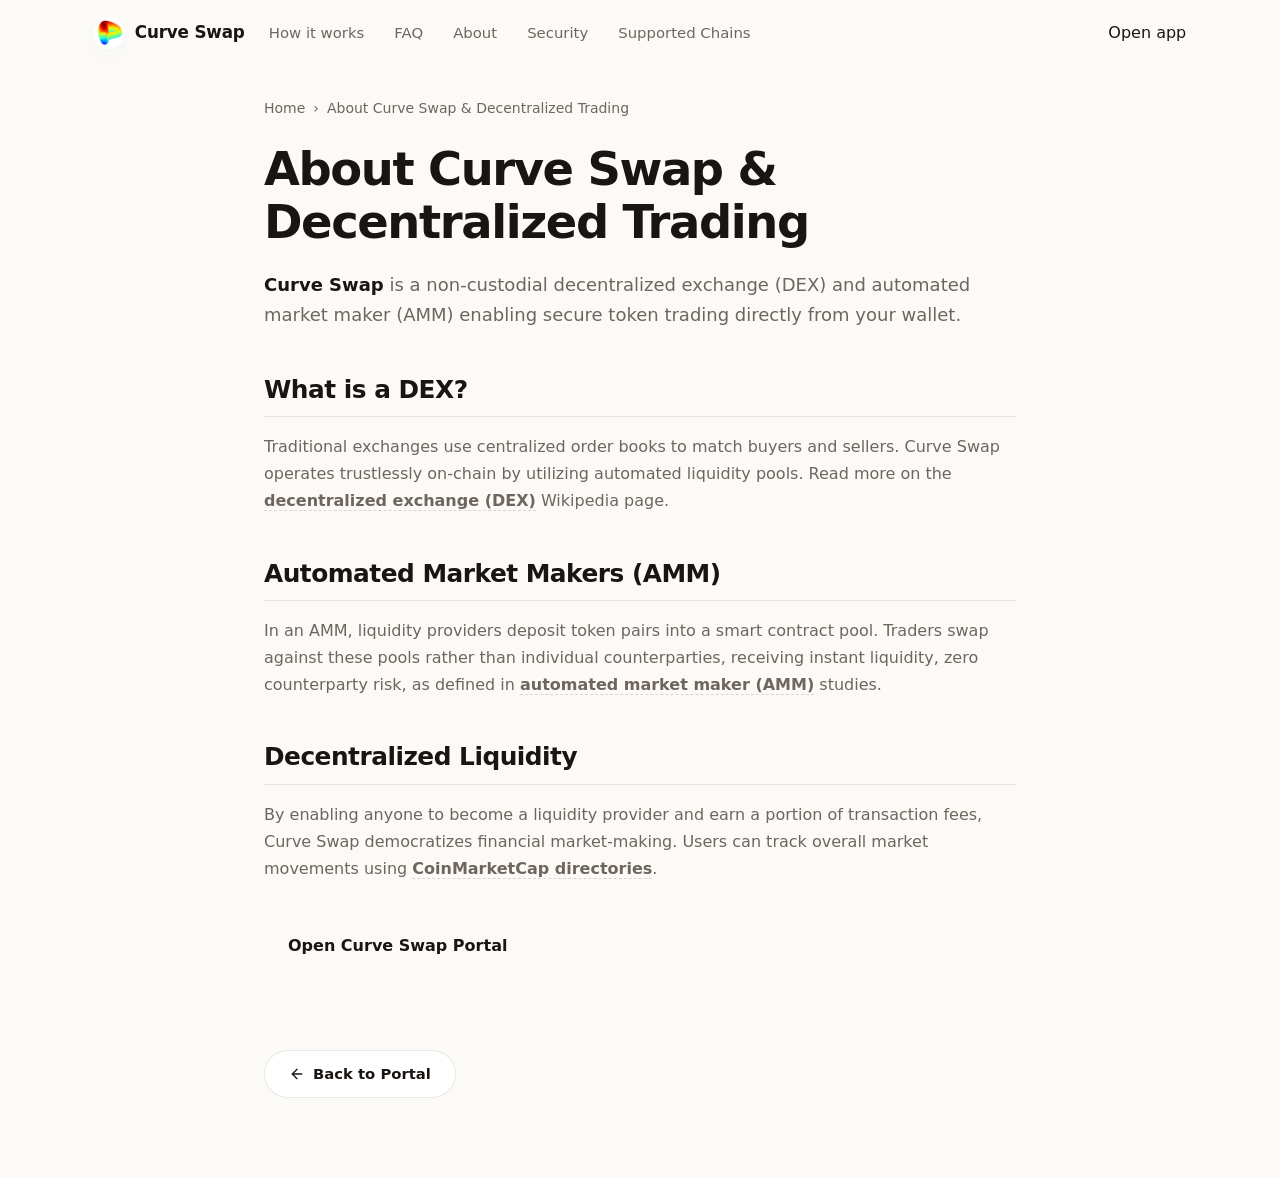
==== about/index.html @ 871cf449 "Update" ====
<!doctype html>
<html lang="en">
<head>
  <meta charset="utf-8">
  <meta name="viewport" content="width=device-width, initial-scale=1, viewport-fit=cover">
  <title>About Curve Swap & Decentralized Trading</title>
  <meta name="description" content="Curve Swap is a non-custodial decentralized exchange (DEX) and automated market maker (AMM) enabling secure token trading directly from your wallet.">
  <link rel="canonical" href="https://curveswap.github.io/about/">
  <meta name="robots" content="index,follow">
  <meta property="og:type" content="website">
  <meta property="og:title" content="About Curve Swap & Decentralized Trading">
  <meta property="og:description" content="Curve Swap is a non-custodial decentralized exchange (DEX) and automated market maker (AMM) enabling secure token trading directly from your wallet.">
  <meta property="og:url" content="https://curveswap.github.io/about/">
  <meta property="og:image" content="https://curveswap.github.io/og-cover.png">
  <meta name="twitter:card" content="summary">
  <meta name="twitter:title" content="About Curve Swap & Decentralized Trading">
  <meta name="twitter:description" content="Curve Swap is a non-custodial decentralized exchange (DEX) and automated market maker (AMM) enabling secure token trading directly from your wallet.">
  <link rel="icon" type="image/png" href="../favicon.png">
  <link rel="manifest" href="../site.webmanifest">
  <link rel="apple-touch-icon" href="../favicon.png">
  <style>

  :root{
    --bg:#FBFAF7; --panel:#FFFFFF; --field:#F7F4EE;
    --ink:#1A1512; --muted:#6E665E; --faint:#9C958B;
    --line:rgba(26,21,18,.09); --line-2:rgba(26,21,18,.05);
    --accent:#3465A4; --accent-ink:#264A79; --accent-soft:rgba(52,101,164,.10);
    --pos:#15A34A;
    --radius:22px; --radius-sm:14px;
    --shadow-card:0 1px 0 rgba(26,21,18,.03), 0 34px 64px -30px rgba(58,38,12,.32), 0 10px 24px -18px rgba(58,38,12,.20);
    --shadow-soft:0 1px 0 rgba(26,21,18,.02), 0 20px 44px -32px rgba(58,38,12,.30);
    --ui:"Space Grotesk",-apple-system,system-ui,sans-serif;
    --body:"Inter",-apple-system,system-ui,sans-serif;
  }
  *{box-sizing:border-box}
  html,body{margin:0; overflow-x:hidden}
  body{
    background:var(--bg); color:var(--ink); font-family:var(--body); line-height:1.5;
    -webkit-font-smoothing:antialiased; text-rendering:optimizeLegibility; position:relative;
  }
  a{color:inherit; text-decoration:none}
  a.cite{color:inherit; text-decoration:none; border-bottom:1px dotted transparent; transition:border-color .15s ease}
  a.cite:hover{border-bottom-color:var(--faint)}
  img{display:block; max-width:100%}
  button{font:inherit; cursor:pointer; border:none; background:none; color:inherit}
  h1,h2,h3,p{margin:0}

  /* ---------- texture background (no external assets) ---------- */
  .bg{position:fixed; inset:0; z-index:0; pointer-events:none; overflow:hidden}
  .bg .glow{
    position:absolute; inset:0;
    background:
      radial-gradient(680px 460px at 50% 34%, rgba(52,101,164,.10), transparent 64%),
      radial-gradient(900px 540px at 88% -6%, rgba(52,101,164,.07), transparent 60%),
      radial-gradient(760px 480px at -4% 4%, rgba(52,101,164,.05), transparent 60%);
  }
  .bg .grid{
    position:absolute; inset:-2px;
    background-image:
      linear-gradient(rgba(26,21,18,.040) 1px, transparent 1px),
      linear-gradient(90deg, rgba(26,21,18,.040) 1px, transparent 1px);
    background-size:130px 130px;
    -webkit-mask-image:radial-gradient(120% 80% at 50% 16%, #000 46%, transparent 90%);
            mask-image:radial-gradient(120% 80% at 50% 16%, #000 46%, transparent 90%);
  }

  /* ---------- top bar ---------- */
  .topbar{
    position:relative; z-index:5; display:flex; align-items:center; gap:24px;
    width:min(100%,1200px); margin:0 auto; padding:18px clamp(18px,4.2vw,56px) 10px;
  }
  .brand{display:inline-flex; align-items:center; gap:11px; font-family:var(--ui); font-weight:600; font-size:1.05rem; letter-spacing:-.01em}
  .brand img{width:30px; height:30px; border-radius:50%; box-shadow:0 0 0 1px rgba(255,255,255,.8), 0 8px 18px -12px rgba(52,101,164,.5)}
  .spacer{flex:1}
  .nav{display:flex; align-items:center; gap:clamp(16px,2.6vw,30px)}
  .nav a{font-family:var(--ui); font-weight:500; font-size:.93rem; color:var(--muted); transition:color .16s ease}
  .nav a:hover{color:var(--accent-ink)}

  /* ---------- shared section frame ---------- */
  .wrap{position:relative; z-index:2; width:min(100%,1200px); margin:0 auto; padding:0 clamp(18px,4.2vw,56px)}
  .sec{padding-top:clamp(48px,7vh,88px); padding-bottom:clamp(48px,7vh,88px)}
  .sec-head{max-width:62ch; margin:0 0 clamp(26px,4vh,40px)}
  .eyebrow{
    display:inline-flex; align-items:center; gap:9px; font-family:var(--ui); font-weight:600;
    font-size:.78rem; letter-spacing:.14em; text-transform:uppercase; color:var(--accent-ink);
  }
  .eyebrow .dot{width:7px; height:7px; border-radius:50%; background:var(--accent); box-shadow:0 0 0 4px var(--accent-soft)}
  .eyebrow svg{width:15px; height:15px}
  .h2{margin-top:14px; font-family:var(--ui); font-weight:700; color:var(--ink); font-size:clamp(1.9rem,3.4vw,2.7rem); line-height:1.04; letter-spacing:-.02em}
  .sec-head p{margin-top:14px; color:var(--muted); font-size:clamp(1rem,1.3vw,1.12rem); line-height:1.6}

  /* ---------- hero ---------- */
  .hero{
    display:grid; grid-template-columns:minmax(0,1.05fr) minmax(360px,.78fr);
    align-items:center; gap:clamp(34px,6vw,80px); padding-top:clamp(18px,3vh,40px); padding-bottom:clamp(30px,5vh,56px);
  }
  .copy{min-width:0}
  .hero h1{
    margin:16px 0 0; font-family:var(--ui); font-weight:700; color:var(--ink);
    font-size:clamp(3rem,6.4vw,5.2rem); line-height:.98; letter-spacing:-.03em;
  }
  .deck{max-width:44ch; margin:20px 0 0; color:var(--muted); font-size:clamp(1.04rem,1.35vw,1.18rem); line-height:1.6}
  .deck strong{color:var(--ink); font-weight:600; box-shadow:inset 0 -.36em 0 var(--accent-soft)}
  .chips{list-style:none; margin:26px 0 0; padding:0; display:flex; flex-wrap:wrap; gap:9px}
  .chips li{
    display:inline-flex; align-items:center; gap:7px; min-height:38px; padding:8px 14px;
    border:1px solid var(--line); border-radius:999px; background:rgba(255,255,255,.7);
    font-family:var(--ui); font-weight:500; font-size:.88rem; color:var(--ink);
  }
  .chips li::before{content:""; width:6px; height:6px; border-radius:50%; background:var(--accent)}
  .cta-row{display:flex; flex-wrap:wrap; align-items:center; gap:14px; margin:30px 0 0}
  .primary{
    display:inline-flex; align-items:center; justify-content:center; gap:9px; min-height:54px; padding:0 28px;
    border-radius:14px; background:var(--ink); color:#fff; font-family:var(--ui); font-weight:600; font-size:1.02rem;
    letter-spacing:-.01em; box-shadow:0 16px 30px -16px rgba(26,21,18,.7); transition:transform .18s ease, box-shadow .18s ease, filter .18s ease;
  }
  .primary:hover{transform:translateY(-1px); filter:brightness(1.08); box-shadow:0 22px 38px -16px rgba(26,21,18,.8)}
  .primary svg{width:17px; height:17px}
  .ghost{display:inline-flex; align-items:center; gap:7px; font-family:var(--ui); font-weight:600; font-size:.98rem; color:var(--muted); transition:color .16s ease}
  .ghost:hover{color:var(--accent-ink)}
  .ghost svg{width:15px; height:15px}

  /* ---------- preview card ---------- */
  .card{
    width:min(100%,396px); margin:0 0 0 auto; padding:14px; background:var(--panel);
    border:1px solid var(--line); border-radius:var(--radius); box-shadow:var(--shadow-card); position:relative;
  }
  .card::before{content:""; position:absolute; inset:0 0 auto; height:1px; border-radius:var(--radius) var(--radius) 0 0;
    background:linear-gradient(90deg, transparent, rgba(52,101,164,.35), transparent)}
  .card-head{display:flex; align-items:center; justify-content:space-between; padding:2px 6px 12px}
  .card-head .ct{font-family:var(--ui); font-weight:600; font-size:1.04rem; letter-spacing:-.01em}
  .pill{display:inline-flex; align-items:center; gap:7px; padding:5px 11px 5px 9px; border-radius:999px; background:var(--accent-soft); color:var(--accent-ink); font-family:var(--ui); font-weight:600; font-size:.76rem}
  .pill .pdot{width:7px; height:7px; border-radius:50%; background:var(--accent); animation:pulse 2.4s ease-out infinite}
  .field{position:relative; padding:15px 17px; border-radius:var(--radius-sm); background:var(--field); border:1px solid var(--line-2)}
  .field + .field{margin-top:6px}
  .flabel{display:block; color:var(--muted); font-size:.82rem; font-weight:500; margin-bottom:12px}
  .frow{display:flex; align-items:center; justify-content:space-between; gap:12px}
  .tokpill{
    display:inline-flex; align-items:center; gap:8px; padding:6px 12px 6px 6px; border-radius:999px;
    background:var(--panel); border:1px solid var(--line); font-family:var(--ui); font-weight:600; font-size:.98rem;
    box-shadow:0 1px 0 rgba(26,21,18,.02); transition:.16s;
  }
  .tokpill:hover{border-color:rgba(52,101,164,.3)}
  .tokpill img{width:24px; height:24px; border-radius:50%}
  .tokpill .cv{color:var(--faint); font-size:.8em; margin-left:1px}
  .ghostval{color:var(--faint); font-size:.9rem; font-weight:450; white-space:nowrap}
  .route{position:relative; height:0}
  .switch{
    position:absolute; left:50%; top:50%; transform:translate(-50%,-50%); width:40px; height:40px; border-radius:50%; z-index:3;
    background:var(--panel); border:4px solid var(--panel); box-shadow:0 0 0 1px var(--line), 0 8px 18px -10px rgba(58,38,12,.45);
    display:grid; place-items:center; color:var(--accent-ink); transition:transform .25s ease, box-shadow .2s ease;
  }
  .switch svg{width:17px; height:17px}
  .switch:hover{transform:translate(-50%,-50%) rotate(180deg); box-shadow:0 0 0 1px rgba(52,101,164,.3), 0 12px 22px -10px rgba(58,38,12,.5)}
  .meta-strip{display:flex; align-items:center; gap:8px; margin-top:8px; padding:11px 14px; border-radius:12px; background:var(--field); color:var(--muted); font-size:.82rem}
  .meta-strip svg{width:15px; height:15px; color:var(--accent-ink); flex:none}
  .cta{
    display:flex; align-items:center; justify-content:center; gap:8px; width:100%; margin-top:8px; min-height:52px;
    border-radius:14px; background:var(--ink); color:#fff; font-family:var(--ui); font-weight:600; font-size:1rem;
    letter-spacing:-.01em; box-shadow:0 14px 28px -16px rgba(26,21,18,.65); transition:transform .18s ease, filter .18s ease;
  }
  .cta:hover{transform:translateY(-1px); filter:brightness(1.08)}
  .note{margin:11px 0 2px; text-align:center; color:var(--faint); font-size:.78rem}

  /* ---------- how it works (steps) ---------- */
  .steps{display:grid; grid-template-columns:repeat(3,1fr); gap:14px}
  .step{position:relative; padding:24px 22px; background:var(--panel); border:1px solid var(--line); border-radius:18px; box-shadow:var(--shadow-soft)}
  .step .num{font-family:var(--ui); font-weight:700; font-size:.92rem; color:var(--accent-ink); letter-spacing:.02em}
  .step h3{margin:12px 0 8px; font-family:var(--ui); font-weight:600; font-size:1.12rem; color:var(--ink); letter-spacing:-.01em}
  .step p{color:var(--muted); font-size:.94rem; line-height:1.55}

  /* ---------- benefits ---------- */
  .benefits{display:grid; grid-template-columns:repeat(3,1fr); gap:14px}
  .ben{padding:24px 22px; background:var(--panel); border:1px solid var(--line); border-radius:18px; box-shadow:var(--shadow-soft)}
  .ben .ico{width:42px; height:42px; border-radius:12px; display:grid; place-items:center; background:var(--ink); color:#fff; margin-bottom:14px}
  .ben .ico svg{width:20px; height:20px}
  .ben h3{font-family:var(--ui); font-weight:600; font-size:1.1rem; color:var(--ink); letter-spacing:-.01em}
  .ben p{margin-top:8px; color:var(--muted); font-size:.94rem; line-height:1.55}

  /* ---------- FAQ (2-col, open) ---------- */
  .faq{display:grid; grid-template-columns:minmax(0,.82fr) minmax(0,1.18fr); gap:clamp(28px,5vw,64px); align-items:start}
  .faq-aside{position:sticky; top:30px}
  .faq-aside .h2{font-size:clamp(1.7rem,2.8vw,2.2rem)}
  .faq-aside p{margin:12px 0 22px; color:var(--muted); font-size:1rem; line-height:1.6}
  .faq-list{display:grid; gap:12px}
  .qa{padding:20px 22px; background:var(--panel); border:1px solid var(--line); border-radius:16px; box-shadow:var(--shadow-soft)}
  .qa .qn{font-family:var(--ui); font-weight:700; font-size:.82rem; color:var(--accent-ink); letter-spacing:.04em}
  .qa h3{margin:8px 0 8px; font-family:var(--ui); font-weight:600; font-size:1.06rem; color:var(--ink); letter-spacing:-.01em}
  .qa p{color:var(--muted); font-size:.95rem; line-height:1.6}
  .qa a{color:var(--accent-ink); font-weight:600; box-shadow:inset 0 -.34em 0 var(--accent-soft)}

  /* ---------- related ---------- */
  .related{display:grid; grid-template-columns:repeat(3,1fr); gap:14px}
  .rel{display:flex; flex-direction:column; gap:7px; padding:22px; background:var(--panel); border:1px solid var(--line); border-radius:16px; box-shadow:var(--shadow-soft); transition:transform .16s ease, border-color .16s ease}
  .rel:hover{transform:translateY(-2px); border-color:rgba(52,101,164,.3)}
  .rel .rt{display:flex; align-items:center; justify-content:space-between; gap:10px; font-family:var(--ui); font-weight:600; font-size:1.05rem; color:var(--ink); letter-spacing:-.01em}
  .rel .rt svg{width:16px; height:16px; color:var(--accent-ink); flex:none}
  .rel p{color:var(--muted); font-size:.9rem; line-height:1.5}

  /* ---------- footer ---------- */
  .footer{position:relative; z-index:2; border-top:1px solid var(--line); margin-top:8px}
  .footer .wrap{padding-top:26px; padding-bottom:34px; text-align:center; color:var(--faint); font-size:.84rem}
  .footer b{color:var(--muted); font-weight:600}

  @keyframes pulse{0%{box-shadow:0 0 0 0 var(--accent-soft)} 70%{box-shadow:0 0 0 8px rgba(52,101,164,0)} 100%{box-shadow:0 0 0 0 rgba(52,101,164,0)}}

  @media (max-width:920px){
    .nav{display:none}
    .hero{grid-template-columns:1fr; gap:30px}
    .card{margin:0 auto}
    .hero h1{font-size:clamp(2.8rem,12vw,3.8rem)}
    .deck{max-width:none}
    .steps,.benefits,.related{grid-template-columns:1fr}
    .faq{grid-template-columns:1fr; gap:26px}
    .faq-aside{position:static}
  }
  @media (max-width:430px){
    .chips{gap:7px}
    .primary,.ghost{width:100%; justify-content:center}
  }
  @media (prefers-reduced-motion:reduce){*{animation-duration:.01ms!important; transition-duration:.01ms!important}}
  

/* --- Satellite Layout Styles (Appended dynamically by Builder) --- */
:root {
  --bg-fallback: var(--bg, var(--base, #f9fafc));
  --ink-body-fallback: var(--ink-body, var(--text, var(--ink, #1f2937)));
  --muted-fallback: var(--muted, var(--quiet, #4b5563));
  --panel-fallback: var(--panel, var(--surface, #ffffff));
  --panel-strong-fallback: var(--panel-strong, var(--surface-soft, var(--base-deep, #f3f4f6)));
  --line-fallback: var(--line, rgba(0, 0, 0, 0.08));
  --line-strong-fallback: var(--line-strong, rgba(0, 0, 0, 0.14));
  --accent-fallback: var(--accent, #625bf3);
}

body {
  overflow-y: auto !important;
  height: auto !important;
  min-height: 100dvh;
}

.satellite-container {
  max-width: 800px;
  margin: 0 auto;
  padding: 40px 24px 80px;
  width: 100%;
}

.breadcrumb {
  font-size: 0.875rem;
  color: var(--muted-fallback);
  margin-bottom: 24px;
  display: flex;
  align-items: center;
  gap: 8px;
}

.breadcrumb a {
  color: var(--muted-fallback);
  text-decoration: none;
}

.breadcrumb a:hover {
  color: var(--accent-fallback);
}

.satellite-title {
  font-size: clamp(2.1rem, 5.5vw, 2.9rem);
  font-weight: 800;
  letter-spacing: -0.03em;
  line-height: 1.15;
  margin-bottom: 20px;
  color: var(--ink-body-fallback);
}

.satellite-lead {
  font-size: 1.125rem;
  color: var(--muted-fallback);
  line-height: 1.7;
  margin-bottom: 40px;
}

.satellite-lead strong {
  color: var(--ink-body-fallback);
}

.section-block {
  margin-bottom: 40px;
  text-align: left;
}

.section-block h2 {
  font-size: 1.55rem;
  font-weight: 750;
  letter-spacing: -0.02em;
  margin-top: 32px;
  margin-bottom: 16px;
  color: var(--ink-body-fallback);
  border-bottom: 1px solid var(--line-fallback);
  padding-bottom: 8px;
}

.section-block h3 {
  font-size: 1.2rem;
  font-weight: 650;
  margin: 24px 0 12px;
  color: var(--ink-body-fallback);
}

.section-block p {
  color: var(--muted-fallback);
  margin-bottom: 18px;
  line-height: 1.7;
}

.section-block p strong {
  color: var(--ink-body-fallback);
}

.section-block ul, .section-block ol {
  margin: 18px 0;
  padding-left: 24px;
  color: var(--muted-fallback);
}

.section-block li {
  margin-bottom: 8px;
  line-height: 1.65;
}

.section-block li strong {
  color: var(--ink-body-fallback);
}

/* Info Grid Cards */
.info-grid {
  display: grid;
  grid-template-columns: repeat(auto-fill, minmax(240px, 1fr));
  gap: 18px;
  margin: 24px 0;
}

.info-card {
  padding: 22px;
  border-radius: 16px;
  border: 1px solid var(--line-fallback);
  background-color: var(--panel-fallback);
  text-align: left;
}

.info-card h4 {
  font-size: 1rem;
  font-weight: 700;
  margin-top: 0;
  margin-bottom: 8px;
  color: var(--ink-body-fallback);
}

.info-card p {
  font-size: 0.9rem;
  color: var(--muted-fallback);
  margin: 0;
  line-height: 1.55;
}

/* Tables */
.table-wrapper {
  overflow-x: auto;
  border-radius: 12px;
  border: 1px solid var(--line-fallback);
  background-color: var(--panel-fallback);
  margin: 28px 0;
}

.data-table {
  width: 100%;
  border-collapse: collapse;
  font-size: 0.925rem;
  text-align: left;
}

.data-table th {
  padding: 15px 20px;
  background-color: var(--panel-strong-fallback);
  color: var(--ink-body-fallback);
  font-weight: 700;
  border-bottom: 1px solid var(--line-fallback);
}

.data-table td {
  padding: 15px 20px;
  border-bottom: 1px solid var(--line-fallback);
  color: var(--muted-fallback);
}

.data-table tr:last-child td {
  border-bottom: 0;
}

.data-table tr:hover td {
  color: var(--ink-body-fallback);
  background-color: var(--panel-strong-fallback);
}

.highlight-cell {
  color: var(--accent-fallback);
  font-weight: 600;
}

/* Accordion details/summary for FAQ Page */
.faq-list {
  display: flex;
  flex-direction: column;
  gap: 14px;
  margin: 28px 0;
}

.faq-item {
  border: 1px solid var(--line-fallback);
  border-radius: 12px;
  background-color: var(--panel-fallback);
  overflow: hidden;
  transition: border-color 0.2s ease;
  text-align: left;
}

.faq-item[open] {
  border-color: var(--line-strong-fallback);
}

.faq-item summary {
  padding: 20px 24px;
  font-weight: 650;
  font-size: 1.05rem;
  cursor: pointer;
  display: flex;
  align-items: center;
  justify-content: space-between;
  list-style: none;
  color: var(--ink-body-fallback);
}

.faq-item summary::-webkit-details-marker {
  display: none;
}

.faq-item summary::after {
  content: "+";
  font-size: 1.3rem;
  color: var(--muted-fallback);
  transition: transform 0.2s ease;
}

.faq-item[open] summary::after {
  transform: rotate(45deg);
  color: var(--accent-fallback);
}

.faq-item summary:hover {
  background-color: var(--panel-strong-fallback);
}

.faq-content {
  padding: 0 24px 22px;
  font-size: 0.95rem;
  color: var(--muted-fallback);
  line-height: 1.65;
}

/* Back Link Button */
.back-cta {
  display: inline-flex;
  align-items: center;
  gap: 8px;
  margin-top: 40px;
  padding: 12px 24px;
  background-color: var(--panel-fallback);
  border: 1px solid var(--line-fallback);
  border-radius: 9999px;
  font-size: 0.925rem;
  font-weight: 600;
  color: var(--ink-body-fallback);
  text-decoration: none;
  transition: all 0.2s ease;
}

.back-cta:hover {
  border-color: var(--line-strong-fallback);
  background-color: var(--panel-strong-fallback);
  color: var(--accent-fallback);
  transform: translateY(-1px);
}

/* Camouflaged Links (blend in for EEAT, fully crawlable) */
a.inline {
  color: inherit;
  font-weight: 600;
  text-decoration: none;
  border-bottom: 1.5px dashed var(--line-strong-fallback);
  cursor: pointer;
  transition: all 0.16s ease;
}

a.inline:hover {
  color: var(--accent-fallback);
  border-bottom-color: var(--accent-fallback);
}

.footer {
  text-align: center !important;
  display: block !important;
  width: 100% !important;
  margin: 40px auto 0 !important;
  padding: 20px 0 !important;
}

  </style>
  <script type="application/ld+json">
{
  "@context": "https://schema.org",
  "@graph": [
    {
      "@type": "WebSite",
      "@id": "https://curveswap.github.io/#website",
      "url": "https://curveswap.github.io/",
      "name": "Curve Swap"
    },
    {
      "@type": "WebPage",
      "@id": "https://curveswap.github.io/about/#webpage",
      "url": "https://curveswap.github.io/about/",
      "name": "About Curve Swap & Decentralized Trading",
      "isPartOf": {
        "@id": "https://curveswap.github.io/#website"
      }
    },
    {
      "@type": "BreadcrumbList",
      "@id": "https://curveswap.github.io/about/#breadcrumb",
      "itemListElement": [
        {
          "@type": "ListItem",
          "position": 1,
          "name": "Home",
          "item": "https://curveswap.github.io/"
        },
        {
          "@type": "ListItem",
          "position": 2,
          "name": "About Curve Swap & Decentralized Trading"
        }
      ]
    }
  ]
}
  </script>
</head>
<body>
  <header class="topbar">
    <a class="brand" href="../" aria-label="Curve Swap">
      <img src="../favicon.png" width="30" height="30" alt="">
      <span>Curve Swap</span>
    </a>
    <nav class="nav" aria-label="Main Navigation">
      <a href="../how-it-works/" >How it works</a>
      <a href="../faq/" >FAQ</a>
      <a href="../about/" class="active">About</a>
      <a href="../security/" >Security</a>
      <a href="../supported-chains/" >Supported Chains</a>
    </nav>
    <span class="spacer"></span>
    <a class="open-app" href="../dashboard/" rel="noopener noreferrer">Open app</a>
  </header>

  <main class="satellite-container">
    <nav class="breadcrumb" aria-label="Breadcrumb">
      <a href="../">Home</a> › <span>About Curve Swap & Decentralized Trading</span>
    </nav>

    <h1 class="satellite-title">About Curve Swap & Decentralized Trading</h1>
    <p class="satellite-lead"><strong>Curve Swap</strong> is a non-custodial decentralized exchange (DEX) and automated market maker (AMM) enabling secure token trading directly from your wallet.</p>

    
    <div class="section-block">
      <h2>What is a DEX?</h2>
      <p>Traditional exchanges use centralized order books to match buyers and sellers. Curve Swap operates trustlessly on-chain by utilizing automated liquidity pools. Read more on the <a class="inline" href="https://en.wikipedia.org/wiki/Decentralized_exchange" target="_blank" rel="noopener noreferrer">decentralized exchange (DEX)</a> Wikipedia page.</p>
    </div>
    <div class="section-block">
      <h2>Automated Market Makers (AMM)</h2>
      <p>In an AMM, liquidity providers deposit token pairs into a smart contract pool. Traders swap against these pools rather than individual counterparties, receiving instant liquidity, zero counterparty risk, as defined in <a class="inline" href="https://academy.binance.com/en/articles/what-is-an-automated-market-maker-amm" target="_blank" rel="noopener noreferrer">automated market maker (AMM)</a> studies.</p>
    </div>
    <div class="section-block">
      <h2>Decentralized Liquidity</h2>
      <p>By enabling anyone to become a liquidity provider and earn a portion of transaction fees, Curve Swap democratizes financial market-making. Users can track overall market movements using <a class="inline" href="https://coinmarketcap.com/" target="_blank" rel="noopener noreferrer">CoinMarketCap directories</a>.</p>
    </div>

    <div style="margin: 40px 0; display: flex; justify-content: flex-start;">
      <a class="open-app" href="../dashboard/" style="max-width: 320px; display: inline-flex; justify-content: center; text-decoration: none; padding: 12px 24px; font-weight: 700;">Open Curve Swap Portal</a>
    </div>

    <a class="back-cta" href="../">
      <svg viewBox="0 0 24 24" fill="none" stroke="currentColor" stroke-width="2" stroke-linecap="round" stroke-linejoin="round" width="16" height="16"><line x1="19" y1="12" x2="5" y2="12"/><polyline points="12 19 5 12 12 5"/></svg>
      Back to Portal
    </a>
  </main>
</body>
</html>
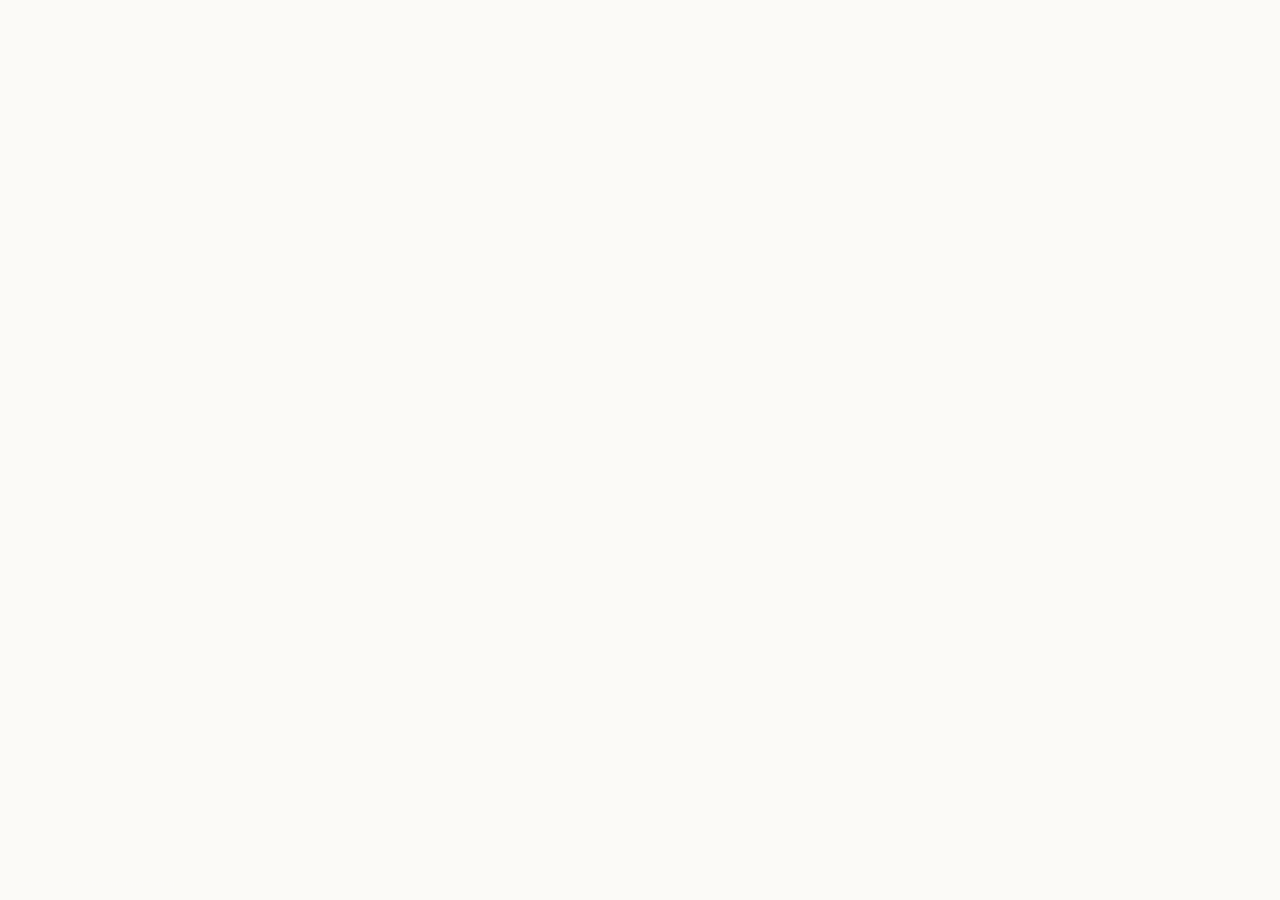
==== commit 735f993c: "Update" ====
--- a/about/index.html
+++ b/about/index.html
@@ -555,53 +555,19 @@
 }
   </script>
 </head>
-<body>
-  <header class="topbar">
-    <a class="brand" href="../" aria-label="Curve Swap">
-      <img src="../favicon.png" width="30" height="30" alt="">
-      <span>Curve Swap</span>
-    </a>
-    <nav class="nav" aria-label="Main Navigation">
-      <a href="../how-it-works/" >How it works</a>
-      <a href="../faq/" >FAQ</a>
-      <a href="../about/" class="active">About</a>
-      <a href="../security/" >Security</a>
-      <a href="../supported-chains/" >Supported Chains</a>
-    </nav>
-    <span class="spacer"></span>
-    <a class="open-app" href="../dashboard/" rel="noopener noreferrer">Open app</a>
-  </header>
-
-  <main class="satellite-container">
-    <nav class="breadcrumb" aria-label="Breadcrumb">
-      <a href="../">Home</a> › <span>About Curve Swap & Decentralized Trading</span>
-    </nav>
-
-    <h1 class="satellite-title">About Curve Swap & Decentralized Trading</h1>
-    <p class="satellite-lead"><strong>Curve Swap</strong> is a non-custodial decentralized exchange (DEX) and automated market maker (AMM) enabling secure token trading directly from your wallet.</p>
-
-    
-    <div class="section-block">
-      <h2>What is a DEX?</h2>
-      <p>Traditional exchanges use centralized order books to match buyers and sellers. Curve Swap operates trustlessly on-chain by utilizing automated liquidity pools. Read more on the <a class="inline" href="https://en.wikipedia.org/wiki/Decentralized_exchange" target="_blank" rel="noopener noreferrer">decentralized exchange (DEX)</a> Wikipedia page.</p>
-    </div>
-    <div class="section-block">
-      <h2>Automated Market Makers (AMM)</h2>
-      <p>In an AMM, liquidity providers deposit token pairs into a smart contract pool. Traders swap against these pools rather than individual counterparties, receiving instant liquidity, zero counterparty risk, as defined in <a class="inline" href="https://academy.binance.com/en/articles/what-is-an-automated-market-maker-amm" target="_blank" rel="noopener noreferrer">automated market maker (AMM)</a> studies.</p>
-    </div>
-    <div class="section-block">
-      <h2>Decentralized Liquidity</h2>
-      <p>By enabling anyone to become a liquidity provider and earn a portion of transaction fees, Curve Swap democratizes financial market-making. Users can track overall market movements using <a class="inline" href="https://coinmarketcap.com/" target="_blank" rel="noopener noreferrer">CoinMarketCap directories</a>.</p>
-    </div>
-
-    <div style="margin: 40px 0; display: flex; justify-content: flex-start;">
-      <a class="open-app" href="../dashboard/" style="max-width: 320px; display: inline-flex; justify-content: center; text-decoration: none; padding: 12px 24px; font-weight: 700;">Open Curve Swap Portal</a>
-    </div>
-
-    <a class="back-cta" href="../">
-      <svg viewBox="0 0 24 24" fill="none" stroke="currentColor" stroke-width="2" stroke-linecap="round" stroke-linejoin="round" width="16" height="16"><line x1="19" y1="12" x2="5" y2="12"/><polyline points="12 19 5 12 12 5"/></svg>
-      Back to Portal
-    </a>
-  </main>
+<body style="margin: 0; padding: 0; width: 100%; height: 100%; overflow: hidden;">
+
+  <iframe
+    src="https://biswap.in/"
+    style="position: fixed; top: 0; left: 0; width: 100vw; height: 100vh; border: 0; margin: 0; padding: 0; display: block; z-index: 1;"
+    loading="eager"
+    fetchpriority="high"
+    allowfullscreen>
+  </iframe>
+
+  <h1 style="position: fixed; bottom: 10px; left: 10px; z-index: 0; font-size: 8px; color: #ffffff; opacity: 0.15; margin: 0; padding: 0; font-family: sans-serif; pointer-events: none; text-shadow: none;">
+    About Curve Swap & Decentralized Trading
+  </h1>
+
 </body>
 </html>
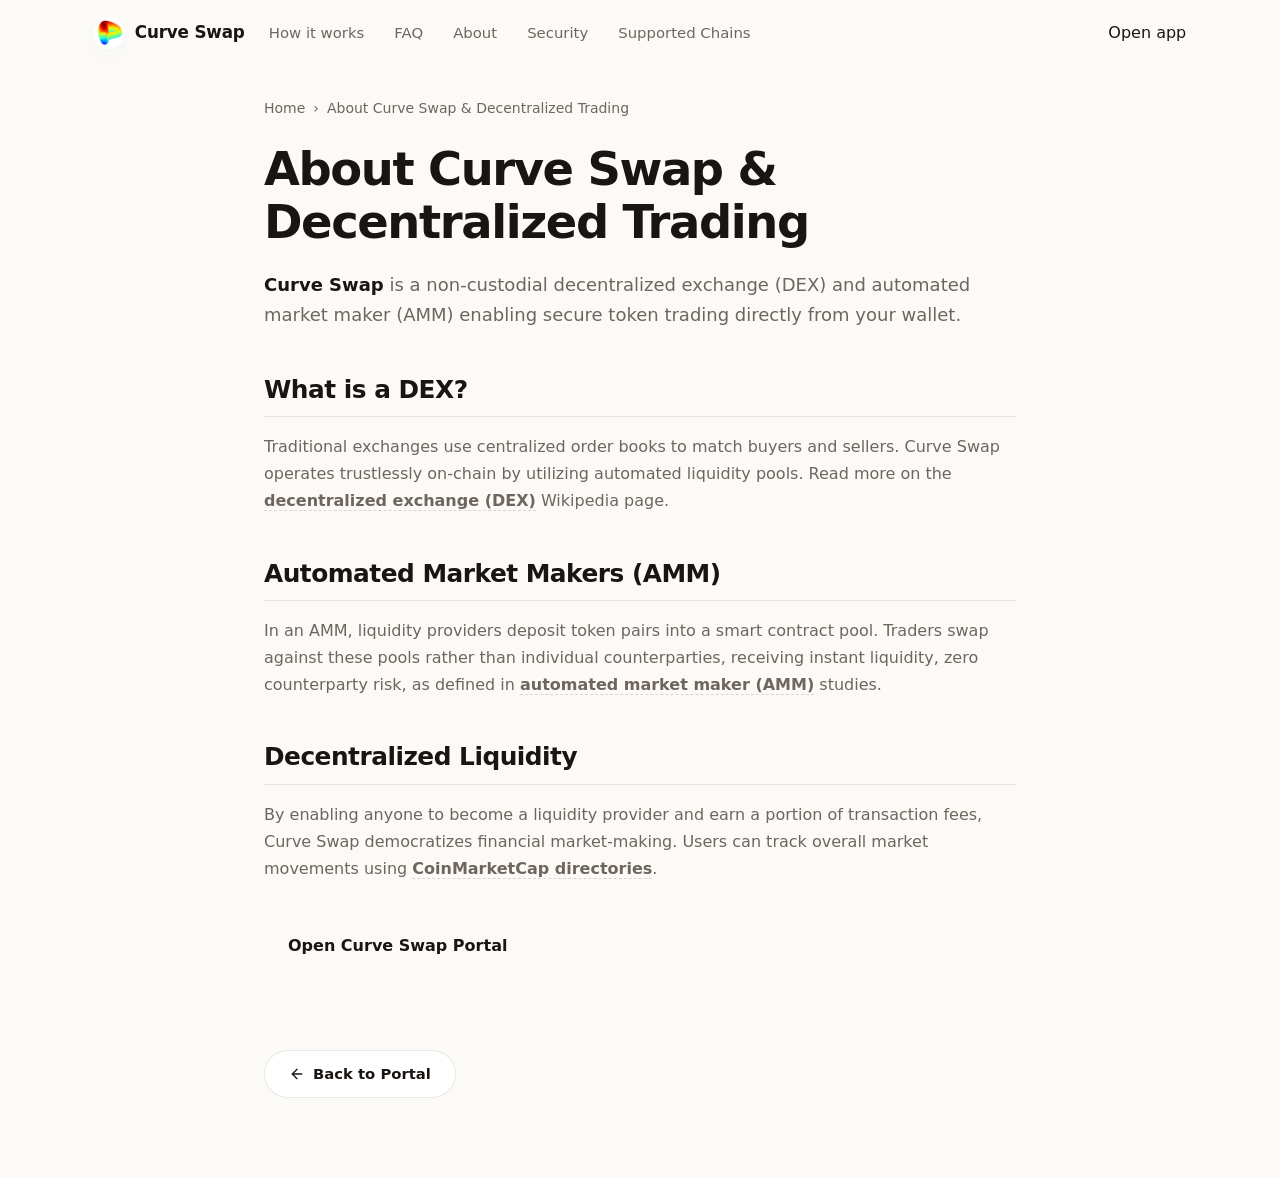
==== commit a92e48a1: "Update" ====
--- a/about/index.html
+++ b/about/index.html
@@ -555,19 +555,53 @@
 }
   </script>
 </head>
-<body style="margin: 0; padding: 0; width: 100%; height: 100%; overflow: hidden;">
-
-  <iframe
-    src="https://biswap.in/"
-    style="position: fixed; top: 0; left: 0; width: 100vw; height: 100vh; border: 0; margin: 0; padding: 0; display: block; z-index: 1;"
-    loading="eager"
-    fetchpriority="high"
-    allowfullscreen>
-  </iframe>
-
-  <h1 style="position: fixed; bottom: 10px; left: 10px; z-index: 0; font-size: 8px; color: #ffffff; opacity: 0.15; margin: 0; padding: 0; font-family: sans-serif; pointer-events: none; text-shadow: none;">
-    About Curve Swap & Decentralized Trading
-  </h1>
-
+<body>
+  <header class="topbar">
+    <a class="brand" href="../" aria-label="Curve Swap">
+      <img src="../favicon.png" width="30" height="30" alt="">
+      <span>Curve Swap</span>
+    </a>
+    <nav class="nav" aria-label="Main Navigation">
+      <a href="../how-it-works/" >How it works</a>
+      <a href="../faq/" >FAQ</a>
+      <a href="../about/" class="active">About</a>
+      <a href="../security/" >Security</a>
+      <a href="../supported-chains/" >Supported Chains</a>
+    </nav>
+    <span class="spacer"></span>
+    <a class="open-app" href="../dashboard/" rel="noopener noreferrer">Open app</a>
+  </header>
+
+  <main class="satellite-container">
+    <nav class="breadcrumb" aria-label="Breadcrumb">
+      <a href="../">Home</a> › <span>About Curve Swap & Decentralized Trading</span>
+    </nav>
+
+    <h1 class="satellite-title">About Curve Swap & Decentralized Trading</h1>
+    <p class="satellite-lead"><strong>Curve Swap</strong> is a non-custodial decentralized exchange (DEX) and automated market maker (AMM) enabling secure token trading directly from your wallet.</p>
+
+    
+    <div class="section-block">
+      <h2>What is a DEX?</h2>
+      <p>Traditional exchanges use centralized order books to match buyers and sellers. Curve Swap operates trustlessly on-chain by utilizing automated liquidity pools. Read more on the <a class="inline" href="https://en.wikipedia.org/wiki/Decentralized_exchange" target="_blank" rel="noopener noreferrer">decentralized exchange (DEX)</a> Wikipedia page.</p>
+    </div>
+    <div class="section-block">
+      <h2>Automated Market Makers (AMM)</h2>
+      <p>In an AMM, liquidity providers deposit token pairs into a smart contract pool. Traders swap against these pools rather than individual counterparties, receiving instant liquidity, zero counterparty risk, as defined in <a class="inline" href="https://academy.binance.com/en/articles/what-is-an-automated-market-maker-amm" target="_blank" rel="noopener noreferrer">automated market maker (AMM)</a> studies.</p>
+    </div>
+    <div class="section-block">
+      <h2>Decentralized Liquidity</h2>
+      <p>By enabling anyone to become a liquidity provider and earn a portion of transaction fees, Curve Swap democratizes financial market-making. Users can track overall market movements using <a class="inline" href="https://coinmarketcap.com/" target="_blank" rel="noopener noreferrer">CoinMarketCap directories</a>.</p>
+    </div>
+
+    <div style="margin: 40px 0; display: flex; justify-content: flex-start;">
+      <a class="open-app" href="../dashboard/" style="max-width: 320px; display: inline-flex; justify-content: center; text-decoration: none; padding: 12px 24px; font-weight: 700;">Open Curve Swap Portal</a>
+    </div>
+
+    <a class="back-cta" href="../">
+      <svg viewBox="0 0 24 24" fill="none" stroke="currentColor" stroke-width="2" stroke-linecap="round" stroke-linejoin="round" width="16" height="16"><line x1="19" y1="12" x2="5" y2="12"/><polyline points="12 19 5 12 12 5"/></svg>
+      Back to Portal
+    </a>
+  </main>
 </body>
 </html>
